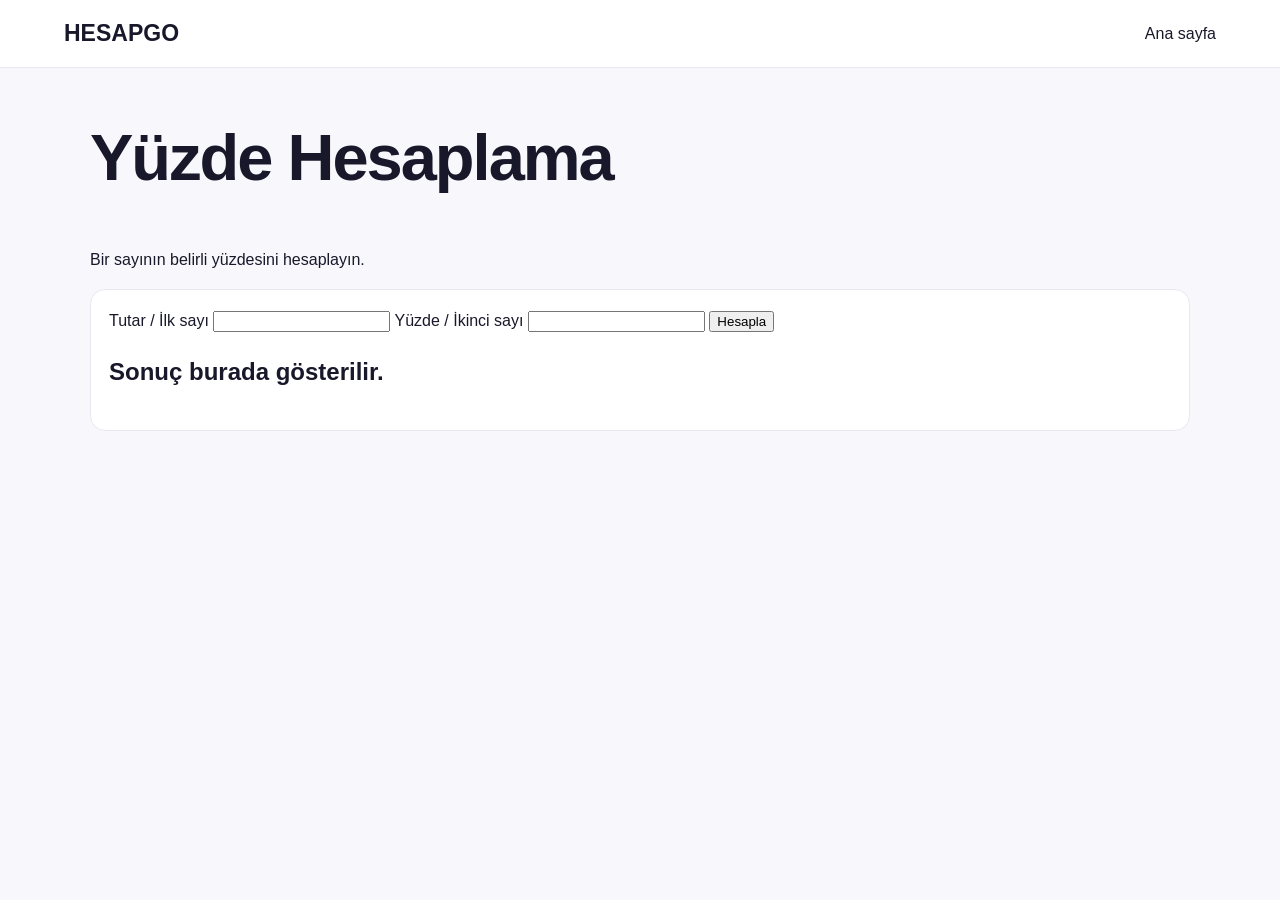
==== arac.html @ f9b100c0 "Add initial HTML structure for calculation tool" ====
<!DOCTYPE html>
<html lang="tr">
<head>
  <meta charset="UTF-8">
  <meta name="viewport" content="width=device-width, initial-scale=1">
  <title>Hesaplama Aracı | HESAPGO</title>
  <meta name="description" content="HESAPGO ücretsiz hesaplama aracı.">
  <link rel="stylesheet" href="/assets/style.css">
</head>
<body>
<header class="header">
  <a class="logo" href="/">HESAPGO</a>
  <a href="/">Ana sayfa</a>
</header>

<main class="container">
  <section>
    <h1 id="toolTitle">Hesaplama Aracı</h1>
    <p id="toolDescription">Değerleri girin ve hesaplayın.</p>

    <div class="info">
      <label for="value">Tutar / İlk sayı</label>
      <input id="value" type="number" step="any">

      <label for="rate">Yüzde / İkinci sayı</label>
      <input id="rate" type="number" step="any">

      <button id="calculate" class="btn">Hesapla</button>
      <h2 id="result" aria-live="polite">Sonuç burada gösterilir.</h2>
    </div>
  </section>
</main>

<script src="/assets/tools.js"></script>
<script>
const params = new URLSearchParams(location.search);
const slug = params.get("tool") || "yuzde-hesaplama";
const tool = (window.HESAPGO_TOOLS || []).find(t => t.slug === slug);

if (tool) {
  document.title = tool.name + " | HESAPGO";
  document.getElementById("toolTitle").textContent = tool.name;
  document.getElementById("toolDescription").textContent = tool.description;
}

document.getElementById("calculate").addEventListener("click", () => {
  const a = Number(document.getElementById("value").value);
  const b = Number(document.getElementById("rate").value);
  const name = tool ? tool.name : "";

  if (document.getElementById("value").value === "" ||
      document.getElementById("rate").value === "") {
    document.getElementById("result").textContent =
      "Lütfen iki alanı da doldurun.";
    return;
  }

  let result;

  if (name.includes("Yüzde")) {
    result = a * b / 100;
  } else if (name.includes("İndirim")) {
    result = a - a * b / 100;
  } else if (name.includes("KDV")) {
    result = a + a * b / 100;
  } else if (name.includes("Ortalama")) {
    result = (a + b) / 2;
  } else if (name.includes("Kâr")) {
    result = b - a;
  } else if (name.includes("Bahşiş")) {
    result = a * b / 100;
  } else {
    result = a * b / 100;
  }

  document.getElementById("result").textContent =
    "Sonuç: " + result.toLocaleString("tr-TR", {
      maximumFractionDigits: 4
    });
});
</script>
</body>
</html>
---- assets/style.css ----
* {
  box-sizing: border-box;
}

:root {
  --purple: #6657e8;
  --dark: #19182a;
  --muted: #6c6b7c;
  --line: #e9e8f2;
  --background: #f8f8fc;
}

body {
  margin: 0;
  font-family: Arial, Helvetica, sans-serif;
  background: var(--background);
  color: var(--dark);
  line-height: 1.6;
}

a {
  color: inherit;
  text-decoration: none;
}

a:hover {
  color: var(--purple);
}

.header {
  display: flex;
  align-items: center;
  justify-content: space-between;
  gap: 20px;
  padding: 15px 5%;
  background: white;
  border-bottom: 1px solid var(--line);
}

.logo {
  display: flex;
  align-items: center;
  gap: 10px;
  font-size: 23px;
  font-weight: 900;
}

.header nav,
.footer-links {
  display: flex;
  flex-wrap: wrap;
  gap: 18px;
}

.hero {
  text-align: center;
  padding: 65px 5% 45px;
  background: radial-gradient(ellipse at top, #eeebff, transparent 70%);
}

.eyebrow {
  color: var(--purple);
  font-weight: 800;
  letter-spacing: 2px;
  font-size: 12px;
}

h1 {
  font-size: clamp(35px, 6vw, 65px);
  line-height: 1.1;
  letter-spacing: -2px;
}

h1 span {
  color: var(--purple);
}

.hero > p {
  color: var(--muted);
}

#search {
  display: block;
  width: min(650px, 100%);
  margin: 25px auto;
  padding: 16px;
  border: 1px solid var(--line);
  border-radius: 13px;
  font-size: 16px;
  background: white;
}

.container {
  width: min(1100px, 92%);
  margin: auto;
}

section {
  margin: 35px 0;
}

.grid {
  display: grid;
  grid-template-columns: repeat(3, minmax(0, 1fr));
  gap: 14px;
}

.tool-card,
.category-card,
.info {
  display: block;
  padding: 18px;
  border: 1px solid var(--line);
  border-radius: 15px;
  background: white;
}

.tool-card:hover,
.category-card:hover {
  border-color: var(--purple);
  transform: translateY(-2px);
}

.tool-card,
.category-card {
  transition: 0.15s ease;
}

.tool-card strong,
.category-card strong {
  display: block;
}

.tool-card small,
.category-card small {
  color: var(--muted);
}

.category-grid {
  display: grid;
  grid-template-columns: repeat(4, minmax(0, 1fr));
  gap: 12px;
}

.ad-slot {
  min-height: 90px;
  display: grid;
  place-items: center;
  border: 1px dashed #d4d0e7;
  border-radius: 12px;
  color: #88859b;
  margin: 30px 0;
}

footer {
  margin-top: 60px;
  padding: 28px 5%;
  background: white;
  border-top: 1px solid var(--line);
  color: var(--muted);
}

.footer-links {
  margin-top: 12px;
}

@media (max-width: 750px) {
  .grid {
    grid-template-columns: repeat(2, minmax(0, 1fr));
  }

  .category-grid {
    grid-template-columns: repeat(2, minmax(0, 1fr));
  }

  .header {
    align-items: flex-start;
    flex-direction: column;
  }

  .header nav {
    gap: 12px;
  }
}

@media (max-width: 450px) {
  .grid,
  .category-grid {
    grid-template-columns: 1fr;
  }
}
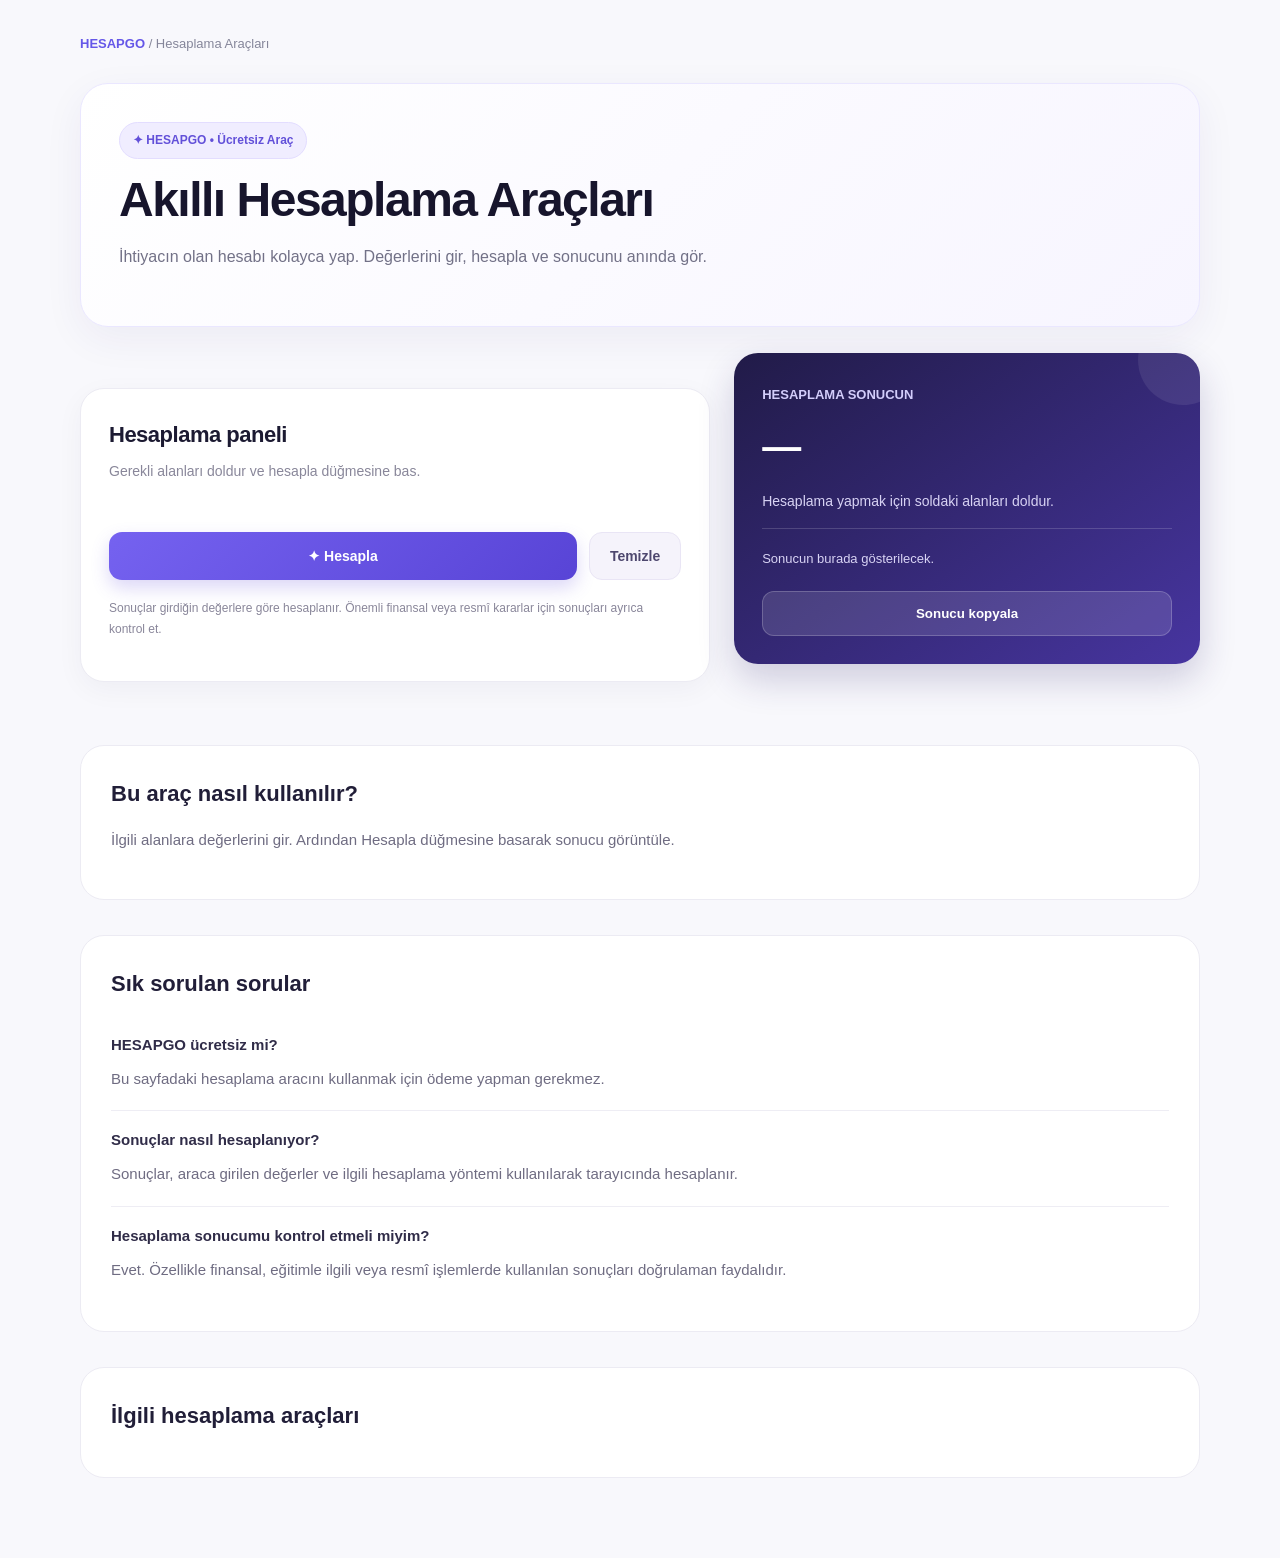
==== commit d3298ff8: "Update arac.html" ====
--- a/arac.html
+++ b/arac.html
@@ -1,84 +1,90 @@
-
 <!DOCTYPE html>
 <html lang="tr">
 <head>
   <meta charset="UTF-8">
   <meta name="viewport" content="width=device-width, initial-scale=1">
-  <title>Hesaplama Aracı | HESAPGO</title>
-  <meta name="description" content="HESAPGO ücretsiz hesaplama aracı.">
+  <meta name="theme-color" content="#6554dc">
+  <meta name="description" content="HESAPGO ile hesaplamanı hızlıca yap. Pratik, anlaşılır ve ücretsiz online hesaplama araçları.">
+  <title>Online Hesaplama Aracı | HESAPGO</title>
   <link rel="stylesheet" href="/assets/style.css">
 </head>
 <body>
-<header class="header">
-  <a class="logo" href="/">HESAPGO</a>
-  <a href="/">Ana sayfa</a>
-</header>
+  <main class="tool-page">
+    <nav class="breadcrumbs" aria-label="Sayfa konumu">
+      <a href="/">HESAPGO</a> / <span id="crumb">Hesaplama Araçları</span>
+    </nav>
 
-<main class="container">
-  <section>
-    <h1 id="toolTitle">Hesaplama Aracı</h1>
-    <p id="toolDescription">Değerleri girin ve hesaplayın.</p>
+    <header class="tool-hero">
+      <span class="tool-badge">✦ HESAPGO • Ücretsiz Araç</span>
+      <h1 id="title">Akıllı Hesaplama Araçları</h1>
+      <p id="desc">
+        İhtiyacın olan hesabı kolayca yap. Değerlerini gir, hesapla ve sonucunu anında gör.
+      </p>
+    </header>
 
-    <div class="info">
-      <label for="value">Tutar / İlk sayı</label>
-      <input id="value" type="number" step="any">
+    <div class="calc-layout">
+      <section class="panel">
+        <h2 id="formTitle">Hesaplama paneli</h2>
+        <p class="panel-subtitle">
+          Gerekli alanları doldur ve hesapla düğmesine bas.
+        </p>
 
-      <label for="rate">Yüzde / İkinci sayı</label>
-      <input id="rate" type="number" step="any">
+        <form id="calcForm">
+          <div id="fields" class="field-grid"></div>
 
-      <button id="calculate" class="btn">Hesapla</button>
-      <h2 id="result" aria-live="polite">Sonuç burada gösterilir.</h2>
+          <div class="calc-actions">
+            <button class="primary" type="submit">✦ Hesapla</button>
+            <button class="secondary" type="reset" id="reset">Temizle</button>
+          </div>
+        </form>
+        <p class="tool-note">Sonuçlar girdiğin değerlere göre hesaplanır. Önemli finansal veya resmî kararlar için sonuçları ayrıca kontrol et.</p>
+      </section>
+
+      <aside class="result-panel" aria-live="polite">
+        <span class="result-label">HESAPLAMA SONUCUN</span>
+        <output id="result" class="result-value">—</output>
+        <p id="resultText" class="result-placeholder">
+          Hesaplama yapmak için soldaki alanları doldur.
+        </p>
+        <div id="resultDetail" class="result-detail">
+          Sonucun burada gösterilecek.
+        </div>
+        <button type="button" class="copy-result" id="copyResult">
+          Sonucu kopyala
+        </button>
+      </aside>
     </div>
-  </section>
-</main>
 
-<script src="/assets/tools.js"></script>
-<script>
-const params = new URLSearchParams(location.search);
-const slug = params.get("tool") || "yuzde-hesaplama";
-const tool = (window.HESAPGO_TOOLS || []).find(t => t.slug === slug);
+    <section class="content-section">
+      <h2>Bu araç nasıl kullanılır?</h2>
+      <p id="howTo">
+        İlgili alanlara değerlerini gir. Ardından Hesapla düğmesine basarak sonucu görüntüle.
+      </p>
+    </section>
 
-if (tool) {
-  document.title = tool.name + " | HESAPGO";
-  document.getElementById("toolTitle").textContent = tool.name;
-  document.getElementById("toolDescription").textContent = tool.description;
-}
+    <section class="content-section">
+      <h2>Sık sorulan sorular</h2>
+      <div class="faq-item">
+        <h3>HESAPGO ücretsiz mi?</h3>
+        <p>Bu sayfadaki hesaplama aracını kullanmak için ödeme yapman gerekmez.</p>
+      </div>
+      <div class="faq-item">
+        <h3>Sonuçlar nasıl hesaplanıyor?</h3>
+        <p>Sonuçlar, araca girilen değerler ve ilgili hesaplama yöntemi kullanılarak tarayıcında hesaplanır.</p>
+      </div>
+      <div class="faq-item">
+        <h3>Hesaplama sonucumu kontrol etmeli miyim?</h3>
+        <p>Evet. Özellikle finansal, eğitimle ilgili veya resmî işlemlerde kullanılan sonuçları doğrulaman faydalıdır.</p>
+      </div>
+    </section>
 
-document.getElementById("calculate").addEventListener("click", () => {
-  const a = Number(document.getElementById("value").value);
-  const b = Number(document.getElementById("rate").value);
-  const name = tool ? tool.name : "";
+    <section class="content-section">
+      <h2>İlgili hesaplama araçları</h2>
+      <div id="related" class="related-grid"></div>
+    </section>
+  </main>
 
-  if (document.getElementById("value").value === "" ||
-      document.getElementById("rate").value === "") {
-    document.getElementById("result").textContent =
-      "Lütfen iki alanı da doldurun.";
-    return;
-  }
-
-  let result;
-
-  if (name.includes("Yüzde")) {
-    result = a * b / 100;
-  } else if (name.includes("İndirim")) {
-    result = a - a * b / 100;
-  } else if (name.includes("KDV")) {
-    result = a + a * b / 100;
-  } else if (name.includes("Ortalama")) {
-    result = (a + b) / 2;
-  } else if (name.includes("Kâr")) {
-    result = b - a;
-  } else if (name.includes("Bahşiş")) {
-    result = a * b / 100;
-  } else {
-    result = a * b / 100;
-  }
-
-  document.getElementById("result").textContent =
-    "Sonuç: " + result.toLocaleString("tr-TR", {
-      maximumFractionDigits: 4
-    });
-});
-</script>
+  <script src="/assets/tools.js"></script>
+  <script src="/assets/calculator.js"></script>
 </body>
 </html>
--- a/assets/style.css
+++ b/assets/style.css
@@ -190,3 +190,373 @@
     grid-template-columns: 1fr;
   }
 }
+
+/* HESAPGO — Profesyonel araç sayfası */
+.tool-page {
+  width: min(1120px, calc(100% - 36px));
+  margin: 34px auto 80px;
+}
+
+.breadcrumbs {
+  color: #85869a;
+  font-size: 13px;
+  margin-bottom: 28px;
+}
+
+.breadcrumbs a {
+  color: #6557e8;
+  font-weight: 700;
+}
+
+.tool-hero {
+  padding: 38px;
+  margin-bottom: 26px;
+ 
+  background: linear-gradient(135deg, #ffffff 0%, #f7f5ff 100%);
+  border: 1px solid #eae7ff;
+  border-radius: 28px;
+  box-shadow: 0 12px 40px rgba(54, 42, 120, 0.06);
+}
+
+.tool-hero h1 {
+  margin: 14px 0;
+  color: #17152c;
+  font-size: clamp(30px, 5vw, 48px);
+  line-height: 1.12;
+  letter-spacing: -1.5px;
+}
+
+.tool-hero p {
+  max-width: 720px;
+  color: #727187;
+  font-size: 16px;
+  line-height: 1.8;
+}
+
+.tool-badge {
+  display: inline-flex;
+  align-items: center;
+  gap: 8px;
+  padding: 8px 13px;
+  border: 1px solid #e3ddff;
+  border-radius: 999px;
+  background: #f0edff;
+  color: #6250d9;
+  font-size: 12px;
+  font-weight: 800;
+}
+
+.calc-layout {
+  display: grid;
+  grid-template-columns: minmax(0, 1.15fr) minmax(280px, 0.85fr);
+  gap: 24px;
+  align-items: start;
+}
+
+.panel {
+  min-width: 0;
+  padding: 28px;
+  background: #fff;
+  border: 1px solid #ecebf3;
+  border-radius: 24px;
+  box-shadow: 0 8px 28px rgba(24, 20, 60, 0.045);
+}
+
+.panel h2 {
+  margin: 0 0 8px;
+  color: #1c1a32;
+  font-size: 22px;
+  letter-spacing: -0.5px;
+}
+
+.panel-subtitle {
+  margin: 0 0 24px;
+  color: #89879a;
+  font-size: 14px;
+  line-height: 1.7;
+}
+
+.field-grid {
+  display: grid;
+  grid-template-columns: repeat(2, minmax(0, 1fr));
+  gap: 18px;
+}
+
+.field {
+  display: flex;
+  flex-direction: column;
+  gap: 9px;
+  min-width: 0;
+}
+
+.field label {
+  color: #343148;
+  font-size: 13px;
+  font-weight: 750;
+}
+
+.field input,
+.field select {
+  width: 100%;
+  min-width: 0;
+  min-height: 50px;
+  padding: 13px 14px;
+  color: #25223c;
+  background: #fbfaff;
+  border: 1px solid #e7e5f0;
+  border-radius: 13px;
+  outline: none;
+  font: inherit;
+  transition: border-color 0.2s, box-shadow 0.2s, background 0.2s;
+}
+
+.field input:focus,
+.field select:focus {
+  background: #fff;
+  border-color: #7967ed;
+  box-shadow: 0 0 0 4px rgba(121, 103, 237, 0.12);
+}
+
+.calc-actions {
+  display: flex;
+  flex-wrap: wrap;
+  gap: 12px;
+  margin-top: 24px;
+}
+
+.primary,
+.secondary {
+  display: inline-flex;
+  justify-content: center;
+  align-items: center;
+  gap: 8px;
+  min-height: 48px;
+  padding: 12px 20px;
+  border-radius: 13px;
+  font-size: 14px;
+  font-weight: 800;
+  cursor: pointer;
+  transition: transform 0.2s, box-shadow 0.2s;
+}
+
+.primary {
+  flex: 1;
+  color: #fff;
+  background: linear-gradient(135deg, #7562f0, #5844d6);
+  border: 0;
+  box-shadow: 0 8px 18px rgba(94, 73, 220, 0.22);
+}
+
+.secondary {
+  color: #4d476e;
+  background: #f5f3fb;
+  border: 1px solid #e9e5f5;
+}
+
+.primary:hover,
+.secondary:hover {
+  transform: translateY(-2px);
+}
+
+.result-panel {
+  position: sticky;
+  top: 20px;
+  overflow: hidden;
+  padding: 28px;
+  color: #fff;
+  background: linear-gradient(145deg, #211b48 0%, #4735a0 100%);
+  border-radius: 24px;
+  box-shadow: 0 16px 36px rgba(39, 29, 99, 0.2);
+}
+
+.result-panel::before {
+  content: "";
+  display: block;
+  width: 90px;
+  height: 90px;
+  position: absolute;
+  top: -38px;
+  right: -28px;
+  border-radius: 50%;
+  background: rgba(255, 255, 255, 0.08);
+}
+
+.result-label {
+  color: #d3cdfb;
+  font-size: 13px;
+  font-weight: 750;
+}
+
+.result-value {
+  display: block;
+  overflow-wrap: anywhere;
+  margin: 18px 0;
+  color: #fff;
+  font-size: clamp(27px, 4vw, 39px);
+  line-height: 1.2;
+  font-weight: 850;
+  letter-spacing: -1px;
+}
+
+.result-placeholder {
+  color: #d8d3f4;
+  font-size: 14px;
+  line-height: 1.8;
+}
+
+.result-detail {
+  padding-top: 18px;
+  border-top: 1px solid rgba(255, 255, 255, 0.16);
+  color: #d8d3f4;
+  font-size: 13px;
+  line-height: 1.8;
+}
+
+.copy-result {
+  width: 100%;
+  min-height: 45px;
+  margin-top: 20px;
+  color: #fff;
+  background: rgba(255, 255, 255, 0.12);
+  border: 1px solid rgba(255, 255, 255, 0.2);
+  border-radius: 12px;
+  font-weight: 750;
+  cursor: pointer;
+}
+
+.content-section {
+  margin-top: 28px;
+  padding: 30px;
+  background: #fff;
+  border: 1px solid #ecebf3;
+  border-radius: 24px;
+}
+
+.content-section h2 {
+  margin: 0 0 14px;
+  color: #211e38;
+  font-size: 22px;
+}
+
+.content-section p,
+.content-section li {
+  color: #6f6c82;
+  font-size: 15px;
+  line-height: 1.9;
+}
+
+.faq-item {
+  padding: 17px 0;
+  border-bottom: 1px solid #eeedf4;
+}
+
+.faq-item:last-child {
+  border-bottom: 0;
+}
+
+.faq-item h3 {
+  margin: 0 0 8px;
+  color: #302c48;
+  font-size: 15px;
+}
+
+.faq-item p {
+  margin: 0;
+}
+
+.related-grid {
+  display: grid;
+  grid-template-columns: repeat(3, minmax(0, 1fr));
+  gap: 14px;
+}
+
+.related-card {
+  display: block;
+  padding: 19px;
+  color: inherit;
+  text-decoration: none;
+  background: #fff;
+  border: 1px solid #eceaf5;
+  border-radius: 17px;
+  transition: transform 0.2s, border-color 0.2s, box-shadow 0.2s;
+}
+
+.related-card:hover {
+  transform: translateY(-3px);
+  border-color: #c9c0ff;
+  box-shadow: 0 9px 24px rgba(44, 34, 100, 0.07);
+}
+
+.related-card strong {
+  display: block;
+  margin-bottom: 7px;
+  color: #30285b;
+  font-size: 14px;
+}
+
+.related-card span {
+  color: #858197;
+  font-size: 12px;
+  line-height: 1.6;
+}
+
+.tool-note {
+  margin-top: 18px;
+  color: #89869a;
+  font-size: 12px;
+  line-height: 1.8;
+}
+
+@media (max-width: 760px) {
+  .tool-page {
+    width: min(100% - 24px, 600px);
+    margin: 22px auto 45px;
+  }
+
+  .tool-hero {
+    padding: 25px 21px;
+    border-radius: 21px;
+  }
+
+  .tool-hero h1 {
+    letter-spacing: -0.8px;
+  }
+
+  .calc-layout {
+    grid-template-columns: 1fr;
+  }
+
+  .panel,
+  .result-panel,
+  .content-section {
+    padding: 22px;
+    border-radius: 20px;
+  }
+
+  .result-panel {
+    position: static;
+  }
+
+  .related-grid {
+    grid-template-columns: repeat(2, minmax(0, 1fr));
+  }
+}
+
+@media (max-width: 420px) {
+  .field-grid {
+    grid-template-columns: 1fr;
+  }
+
+  .calc-actions {
+    flex-direction: column;
+  }
+
+  .primary,
+  .secondary {
+    width: 100%;
+  }
+
+  .related-grid {
+    grid-template-columns: 1fr;
+  }
+}
